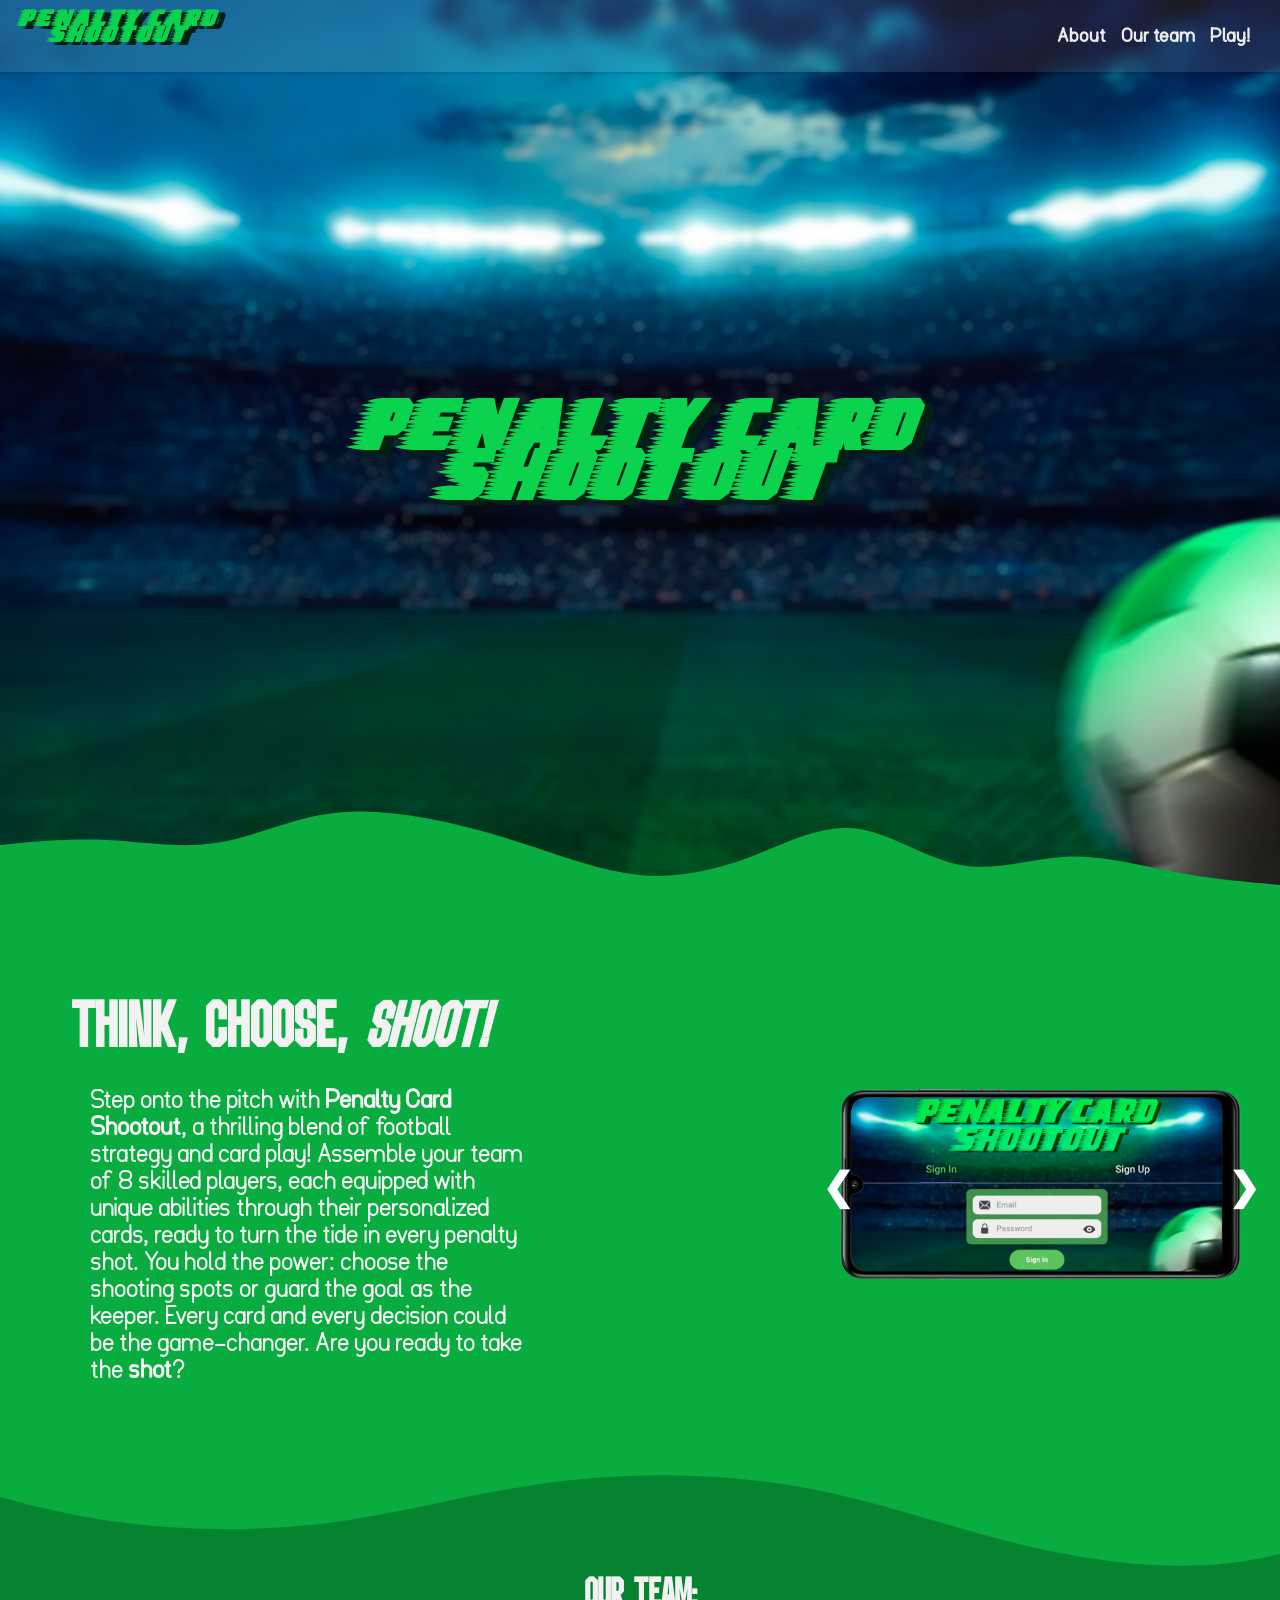
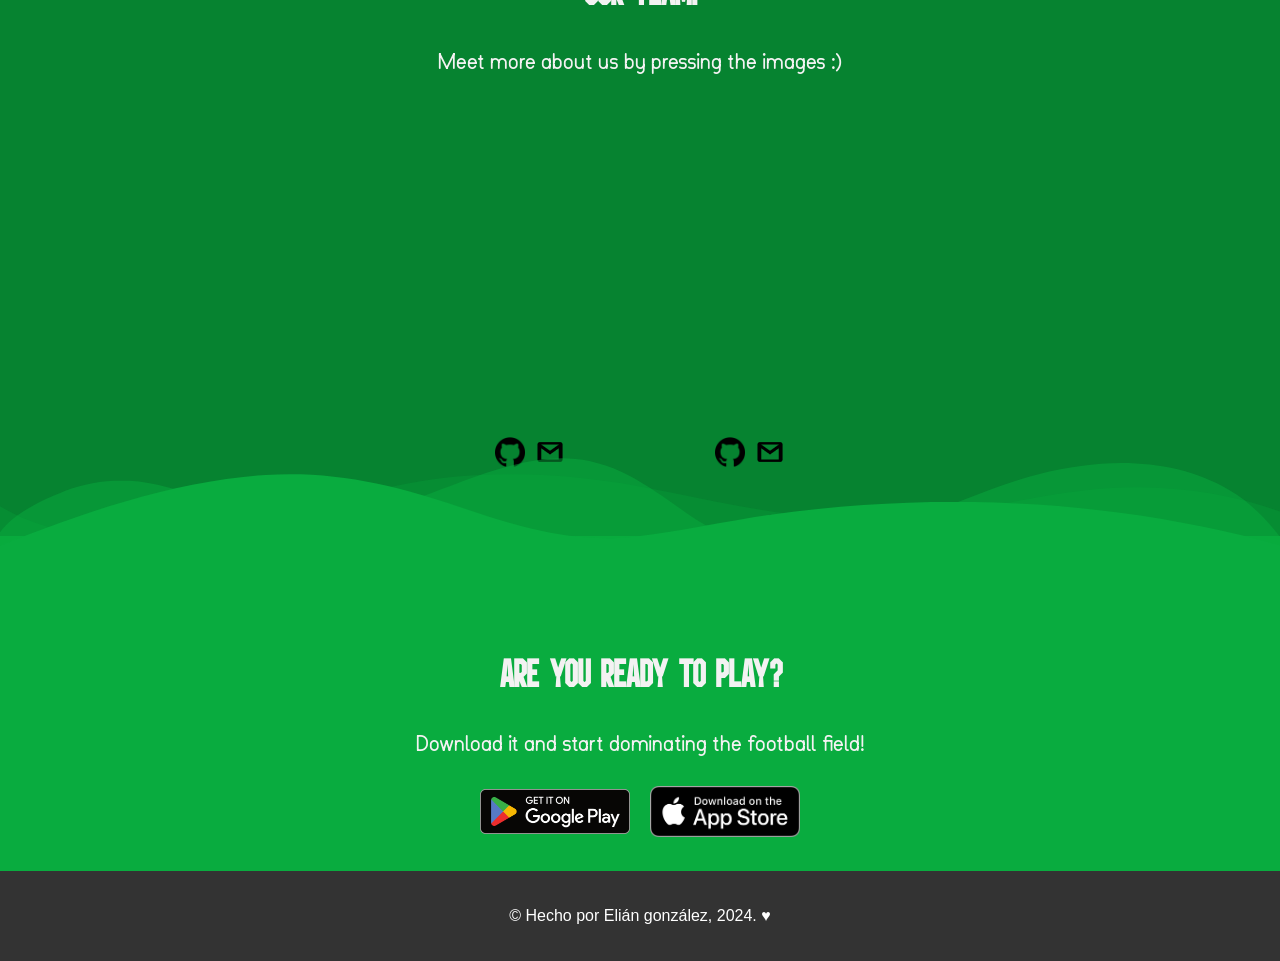
==== index.html @ 1b7f940d "Landing page v0.0.2 done ✔" ====
<!DOCTYPE html>
<html lang="es">
<head>
    <meta charset="UTF-8">
    <meta name="viewport" content="width=device-width, initial-scale=1.0">
    <title>Penalty Card Shootout</title>
    <link rel="stylesheet" href="styles.css">
</head>
<body>

    <nav>
        <div class="logo">
            <h4>PENALTY CARD <br>SHOOTOUT</h4>
        </div>
        <ul class="nav-links">
            <li><a href="#about-section">About</a></li>
            <li><a href="#team-section">Our team</a></li>
            <li><a href="#play-section">Play!</a></li>
        </ul>
    </nav>

    <header class="hero">
        <div class="wave">
            <svg xmlns="http://www.w3.org/2000/svg" viewBox="0 0 1440 320" preserveAspectRatio="none">
                <path fill="#09ac3f" fill-opacity="1" d="M0,128L20,122.7C40,117,80,107,120,112C160,117,200,139,240,122.7C280,107,320,53,360,32C400,11,440,21,480,42.7C520,64,560,96,600,133.3C640,171,680,213,720,224C760,235,800,213,840,170.7C880,128,920,64,960,74.7C1000,85,1040,171,1080,192C1120,213,1160,171,1200,165.3C1240,160,1280,192,1320,213.3C1360,235,1400,245,1420,250.7L1440,256L1440,320L1420,320C1400,320,1360,320,1320,320C1280,320,1240,320,1200,320C1160,320,1120,320,1080,320C1040,320,1000,320,960,320C920,320,880,320,840,320C800,320,760,320,720,320C680,320,640,320,600,320C560,320,520,320,480,320C440,320,400,320,360,320C320,320,280,320,240,320C200,320,160,320,120,320C80,320,40,320,20,320L0,320Z"></path>
              </svg>

            
        </div>
        <div>
            <h2 class="title">PENALTY CARD <br>SHOOTOUT</h2>
        </div>
    </header>


    <div class="content-wrapper">
        <div class="container" id="about-section">
            <div  class="text-about">
                <h2>Think, Choose, <i>SHOOT!</i></h2>
                <p>Step onto the pitch with <strong>Penalty Card Shootout</strong>, a thrilling blend of football strategy and card play!
                    Assemble your team of 8 skilled players, each equipped with unique abilities through their personalized cards,
                    ready to turn the tide in every penalty shot. You hold the power: choose the shooting spots or guard the goal as the keeper. 
                    Every card and every decision could be the game-changer. Are you ready to take the <strong>shot</strong>?</p>
            </div>
        </div>

        <div class="carousel">
            <div class="carousel-container">
                <div class="carousel-slide">
                    <img src="assets/slide-1.png" alt="Image 1">
                    <img src="assets/slide-2.png" alt="Image 2">
                    <img src="assets/slide-3.png" alt="Image 3">
                </div>
            </div>
            <p class="prev" onclick="moveSlide(-1)">&#10094;</p>
            <p class="next" onclick="moveSlide(1)">&#10095;</p>
        </div>
    </div>
    
    <div class="custom-shape-divider-bottom-1730233370" id="team-section">
        <svg data-name="Layer 1" xmlns="http://www.w3.org/2000/svg" viewBox="0 0 1200 120" preserveAspectRatio="none">
            <path d="M985.66,92.83C906.67,72,823.78,31,743.84,14.19c-82.26-17.34-168.06-16.33-250.45.39-57.84,11.73-114,31.07-172,41.86A600.21,600.21,0,0,1,0,27.35V120H1200V95.8C1132.19,118.92,1055.71,111.31,985.66,92.83Z" class="shape-fill"></path>
        </svg>
    </div>
    <div class="team-section">
        <h2>Our team:</h2>
        <p>Meet more about us by pressing the images :)</p>
        <div class="team-container">
            <div class="team-member" onclick="flipCard(this)">
                <div class="card">
                    <div class="front">
                        <img src="assets/card-1.png" alt="Team Member 1">
                    </div>
                    <div class="back">
                        <img src="assets/card-back-1.jpeg" alt="Team Member 1 Back">
                    </div>
                </div>
                <div class="socials">
                    <div class="github">
                        <a href="https://github.com/Epicder"><img src="assets/github.png" alt="Github"></a>
                    </div>
                    <div class="gmail">
                        <a href="mailto:epicder12@gmail.com"><img src="assets/gmail.png" alt="Gmail"></a>
                    </div>
                </div>
            </div>
            <div class="team-member" onclick="flipCard(this)">
                <div class="card">
                    <div class="front">
                        <img src="assets/card-2.png" alt="Team Member 2">
                    </div>
                    <div class="back">
                        <img src="assets/card-back-2.jpeg" alt="Team Member 2 Back">
                    </div>
                </div>
                <div class="socials">
                    <div class="github">
                        <a href="https://github.com/HernanAlegresa"><img src="assets/github.png" alt="Github"></a>
                    </div>
                    <div class="gmail">
                        <a href="mailto:Alegresah@gmail.com"><img src="assets/gmail.png" alt="Gmail"></a>
                    </div>
                </div>
            </div>
        </div>
    </div>

    <div class="custom-shape-divider-bottom-1730249775" id="play-section">
        <svg data-name="Layer 1" xmlns="http://www.w3.org/2000/svg" viewBox="0 0 1200 120" preserveAspectRatio="none">
            <path d="M0,0V46.29c47.79,22.2,103.59,32.17,158,28,70.36-5.37,136.33-33.31,206.8-37.5C438.64,32.43,512.34,53.67,583,72.05c69.27,18,138.3,24.88,209.4,13.08,36.15-6,69.85-17.84,104.45-29.34C989.49,25,1113-14.29,1200,52.47V0Z" opacity=".25" class="shape-fill"></path>
            <path d="M0,0V15.81C13,36.92,27.64,56.86,47.69,72.05,99.41,111.27,165,111,224.58,91.58c31.15-10.15,60.09-26.07,89.67-39.8,40.92-19,84.73-46,130.83-49.67,36.26-2.85,70.9,9.42,98.6,31.56,31.77,25.39,62.32,62,103.63,73,40.44,10.79,81.35-6.69,119.13-24.28s75.16-39,116.92-43.05c59.73-5.85,113.28,22.88,168.9,38.84,30.2,8.66,59,6.17,87.09-7.5,22.43-10.89,48-26.93,60.65-49.24V0Z" opacity=".5" class="shape-fill"></path>
            <path d="M0,0V5.63C149.93,59,314.09,71.32,475.83,42.57c43-7.64,84.23-20.12,127.61-26.46,59-8.63,112.48,12.24,165.56,35.4C827.93,77.22,886,95.24,951.2,90c86.53-7,172.46-45.71,248.8-84.81V0Z" class="shape-fill"></path>
        </svg>
    </div>
    
    <div class="play-section">
        <h2>Are you ready to play?</h2>
        <p>Download it and start dominating the football field!</p>

        <div class="download-buttons">
            <a href="https://play.google.com/store/apps/details?id=com.epicder.penalty_card_shootout" class="download-button">
                <img src="assets/google_play.png" alt="Google Play">
            </a>
            <a href="https://apps.apple.com/us/app/penalty-card-shootout/id1581234567" class="download-button">
                <img src="assets/app_store.png" alt="App Store">
            </a>
        </div>
    </div>
    <footer>
        <p>&copy; Hecho por Elián gonzález, 2024. ♥️</p>
    </footer>
    <script src="script.js"></script>
</body>
</html>
---- styles.css ----
/* Estilos Generales */
body {
    font-family: Arial, sans-serif;
    margin: 0;
    padding: 0;
    background-color: #09ac3f;
}

nav {
    position: fixed;
    display: flex;
    top: 0;
    width: 100%;
    height: fit-content;
    background: rgba(255, 255, 255, 0.1);
    backdrop-filter: blur(7px);
    padding: 10px 20px;
    box-shadow: 0 2px 1px rgba(0, 0, 0, 0.1);
    z-index: 1000;
    justify-content: space-between;
}

.logo h4 {
    margin: 0;
    color: #0BD34E;
    font-family: 'Speedway', sans-serif;
    text-align: center;
    letter-spacing: 3.3px;
    text-shadow: 7px 3px 0 rgb(1, 33, 20);
}

.nav-links {
    list-style: none;
    padding-right: 50px;
    display: flex;
    gap: 15px;
    font-family: 'Articons', 'sans-serif';
}

.nav-links li {
    display: inline;
}

.nav-links a {
    text-decoration: none;
    color: #eaeaea;
    font-weight: bold;
}

.nav-links a:hover {
    color: #0ba73f;
}

header {
    text-align: center;
    color: white;
    display: flex;
    align-items: center;
    justify-content: center;
    height: 100vh;
    font-size: 2.5rem;
    position: relative;
}

.title {
    font-family: 'Speedway', sans-serif;
    font-size: 3.1rem;
    letter-spacing: 5px;
    color: #0BD34E;
    text-shadow: 10px 5px 0 rgb(1, 33, 20);
}

.hero {
    background-image: url("assets/main_screen.jpg");
    background-size: cover;
    background-position: center;
    background-attachment: fixed;
    position: relative;
    text-align: center;
    height: 100vh;
    display: flex;
    align-items: center;
    justify-content: center;
    flex-direction: column;
}

.wave {
    position: absolute;
    bottom: 0;
    width: 100%;
}

.wave svg {
    display: block;
    width: 100%;
    height: 100px;
    margin-bottom: -5px;
}

.container {
    margin: auto;
    overflow: hidden;
    padding: 20px;
}

.text-about {   
    width: 60%;
    height: 40%;
    padding: 30px;
    text-align: left;
    font-family: 'Sport', 'sans-serif';
    margin-top: 20px;
    color: rgb(243, 242, 242);
}

.text-about h2 {
    margin: 0 0 20px;
    font-size: 4.1rem;
}

.text-about p {
    padding-left: 20px;
    margin: 0 0 20px;
    font-family: 'Articons', 'sans-serif';
    font-size: 1.3rem;
}

.carousel {
    position: relative;
    max-width: 40%;
    margin: auto;
    overflow: hidden;
}

.content-wrapper {
    display: flex;
    justify-content: space-between;
    align-items: flex-start;
    padding: 20px;
}

.carousel-container {
    display: flex;
    transition: transform 2.5s ease-in-out;
}

.carousel-slide img {
    width: 100%;
    height: auto;
}

.prev, .next {
    cursor: pointer;
    position: absolute;
    top: 50%;
    width: auto;
    padding: 0px;
    margin-top: -22px;
    color: white;
    font-weight: bold;
    font-size: 38px;
    transition: 0.6s ease;
    user-select: none;
}

.next {
    right: 0;
    border-radius: 3px 0 0 3px;
}


.custom-shape-divider-bottom-1730233370 {
    position: relative;
    bottom: 0;
    width: 100%;
}

.custom-shape-divider-bottom-1730233370 svg {
    display: absolute;
    width: 100%;
    height: 100px;
    margin-bottom: -10px;
}

.custom-shape-divider-bottom-1730233370 .shape-fill {
    fill: #068330;
}

.team-section {
    width: 100%;
    height: 100%;
    background-color: #068330;
    margin-bottom: 20px;
    margin-top: -30px;
}

.team-container {
    display: flex;
    justify-content: center;
    align-items: center;
    flex-wrap: wrap;
    padding: 50px;
}

.team-section h2 {
    font-size: 2.5rem;
    color: rgb(243, 242, 242);
    background-color: #068330;
    text-align: center;
    font-family: 'Sport', 'sans-serif';
}

.team-section p {
    font-size: 1.1rem;
    color: rgb(243, 242, 242);
    background-color: #068330;
    text-align: center;
    font-family: 'Articons', 'sans-serif';
}

.team-member {
    perspective: 1000px;
    margin: 10px;
}

.card {
    width: 200px;
    height: 300px;
    transition: transform 0.6s;
    transform-style: preserve-3d;
    position: relative;
}

.card img {
    width: 100%;
    height: auto;
}

.front, .back {
    position: absolute;
    width: 100%;
    height: auto;
    backface-visibility: hidden;
}

.back {
    transform: rotateY(180deg);
}

.back img {
    position: absolute;
    top: 50px;
    left: 10px;
    width: 90%;
    height: auto;
}

.flipped .card {
    transform: rotateY(180deg);
}

.github img {
    width: 30px;
    height: auto;
    padding: 5px;
    z-index: 1001;
}

.github {
    display: flex;
    z-index: 1001;
}

.gmail img {
    width: 30px;
    height: auto;
    padding: 5px;
    z-index: 1001;
}

.gmail {
    display: flex;
    z-index: 1001;
}

.socials {
    display: flex;
    justify-content: center;
    align-items: center;
    margin-top: -20px;
    z-index: 1001;
}

.custom-shape-divider-bottom-1730249775 {
    position: relative;
    bottom: 100px;
    width: 100%;
    transform: rotate(180deg);
}

.custom-shape-divider-bottom-1730249775 svg {
    display: absolute;
    width: 100%;
    height: 100px;
    margin-bottom: -10px;
}

.custom-shape-divider-bottom-1730249775 .shape-fill {
    fill: #09AC3F;
}

.download-buttons {
    display: flex;
    justify-content: center;
    align-items: center;
    margin-top: 20px;
}

.download-buttons img {
    width: 150px;
    height: auto;
    padding: 10px;
}

.play-section {
    width: 100%;
    height: 100%;
    background-color: #09ac3f;
    margin-bottom: 20px;
    margin-top: -30px;
}

.play-section h2 {
    font-size: 2.5rem;
    color: rgb(243, 242, 242);
    text-align: center;
    font-family: 'Sport', 'sans-serif';
}

.play-section p {
    font-size: 1.1rem;
    color: rgb(243, 242, 242);
    text-align: center;
    font-family: 'Articons', 'sans-serif';
}

footer {
    text-align: center;
    padding: 20px 0;
    background: #333;
    color: white;
    position: relative;
    bottom: 0;
    width: 100%;
}

/* Responsivo */
@media (max-width: 1200px) {
    .nav-links {
        padding-right: 20px;
        gap: 10px;
    }

    .title {
        font-size: 2.5rem;
    }

    .text-about {
        width: 50%;
    }

    .text-about h2 {
        font-size: 3rem;
    }

    .text-about p {
        font-size: 1.1rem;
    }

    .team-section h2 {
        font-size: 2rem;
    }

    .play-section h2 {
        font-size: 2rem;
    }
}

@media (max-width: 768px) {
    .nav-links {
        flex-direction: column;
        padding-right: 40px;
        gap: 5px;
    }

    .title {
        font-size: 2rem;
    }

    .text-about {
        width: 70%;
    }

    .text-about h2 {
        font-size: 2.5rem;
    }

    .text-about p {
        font-size: 1rem;
    }

    .team-section h2 {
        font-size: 1.5rem;
    }

    .play-section h2 {
        font-size: 1.5rem;
    }

    .card {
        width: 150px;
        height: 225px;
    }
}

@media (max-width: 480px) {

    nav {
        padding: 5px 10px;
        width: 100%;
        height: 10%;
    }
    
    .nav-links {
        position: relative;
        display: flex;
        top: 10px;
        justify-content: end;
        padding-right: 40px;
        flex-direction: column;

        gap: 5px;
    }

    .hero {
        height: auto;
        padding: 50%;
    }

    .title {
        font-size: 2rem;
        letter-spacing: 0.5rem;
        line-height: 3.2rem;
        text-shadow: 7px 3px 0 rgb(1, 33, 20);
    }

    .text-about {
        width: 90%;
        padding: 10px;
    }

    .text-about h2 {
        font-size: 2rem;
    }

    .text-about p {
        font-size: 0.9rem;
    }

    .content-wrapper {
        flex-direction: column;
        align-items: center;
    }

    .carousel {
        max-width: 100%;
        height: auto;
        margin-top: 20px;
    }

    .carousel-slide img {
        width: 100%;
        height: auto;
        margin-top: 20px;
    }

    .prev, .next {
        padding: 10px;
        font-size: 26px;
        margin-left: -10px;
        margin-right: -10px;
    }
    .team-section h2 {
        font-size: 2.5rem;
    }

    .play-section h2 {
        font-size: 1.8rem;
    }

    .card {
        width: 120px;
        height: 180px;
    }
    
    .back img {
    position: absolute;
    top: 30px;
    left: 10px;
    width: 90%;
    height: auto;
    }
}

@font-face {
    font-family: 'Speedway';
    src: url('fonts/Speedway.ttf') format('truetype');
    font-weight: normal;
    font-style: normal;
}

@font-face {
    font-family: 'Sport';
    src: url('fonts/SPORTVIPER.ttf') format('truetype');
    font-weight: normal;
    font-style: normal;
}

@font-face {
    font-family: 'Articons';
    src: url('fonts/ArcticonsSans-Regular.ttf') format('truetype');
    font-weight: normal;
    font-style: normal;
}
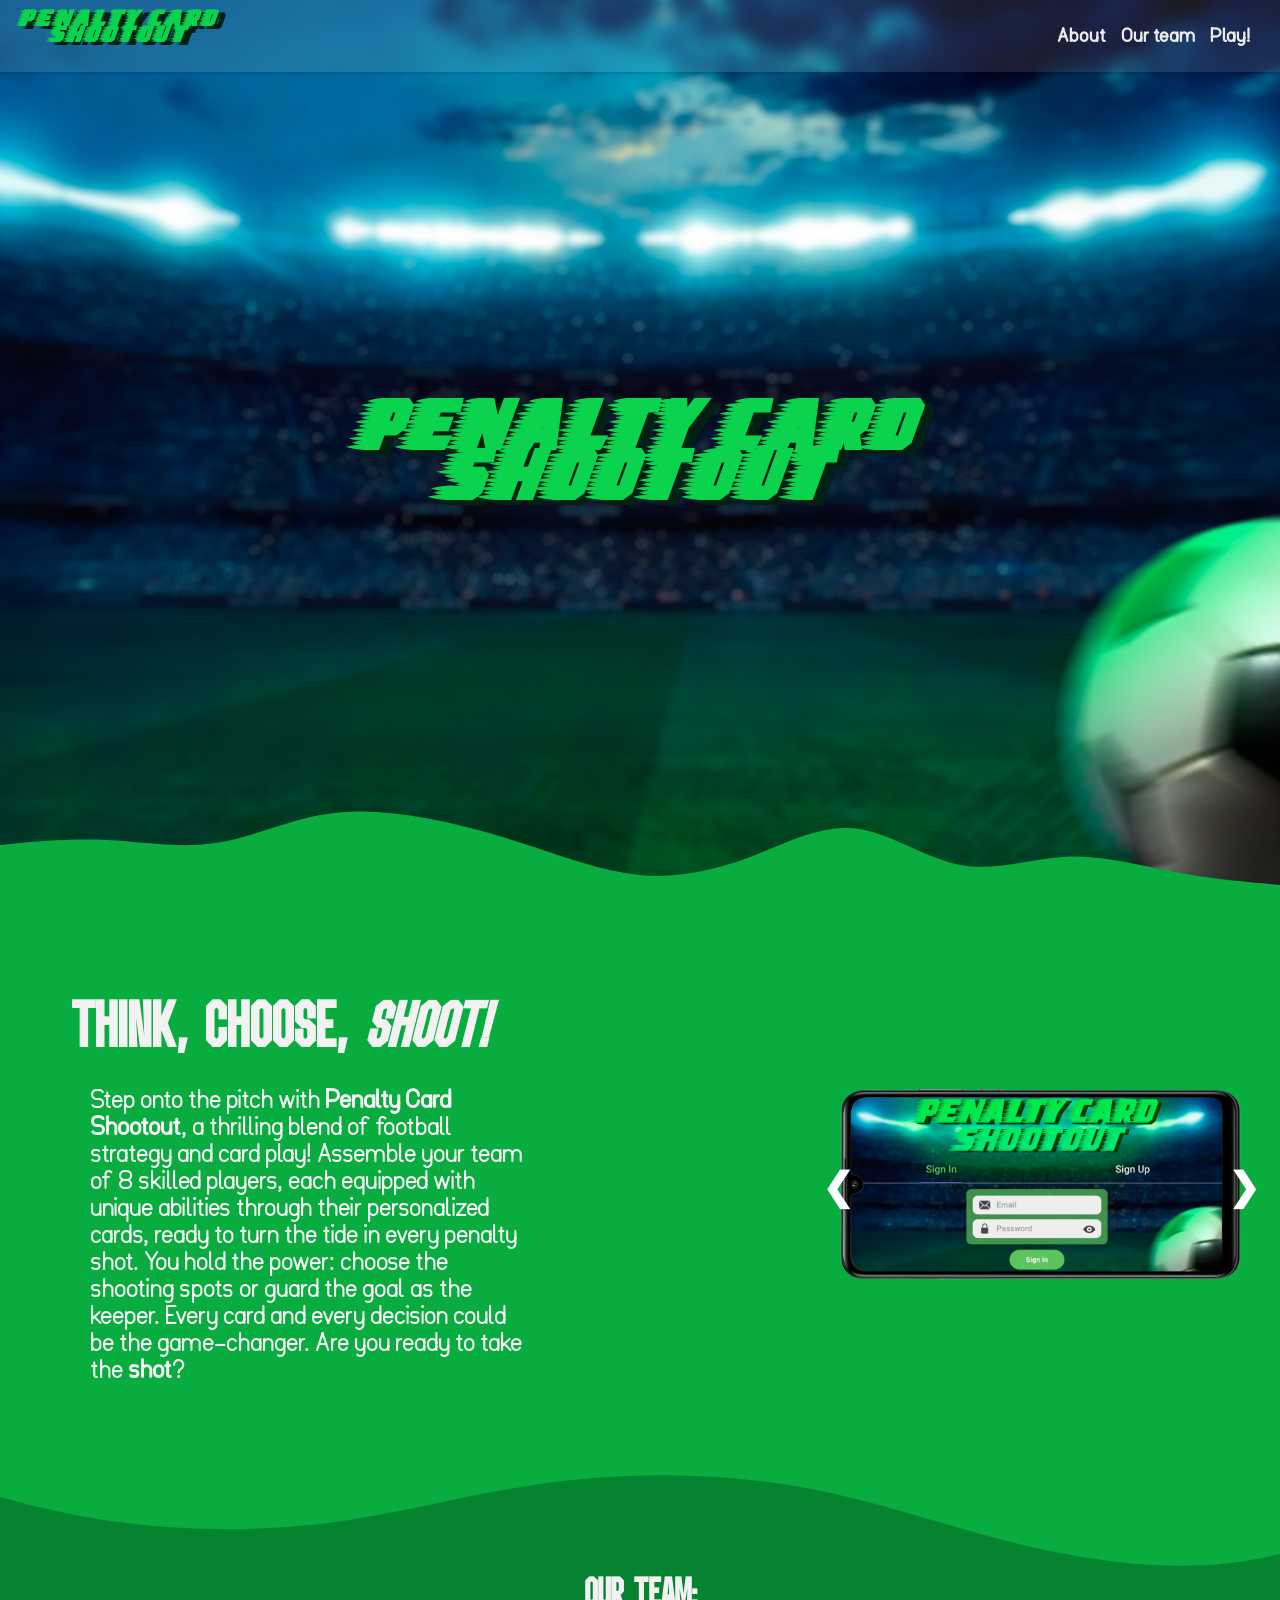
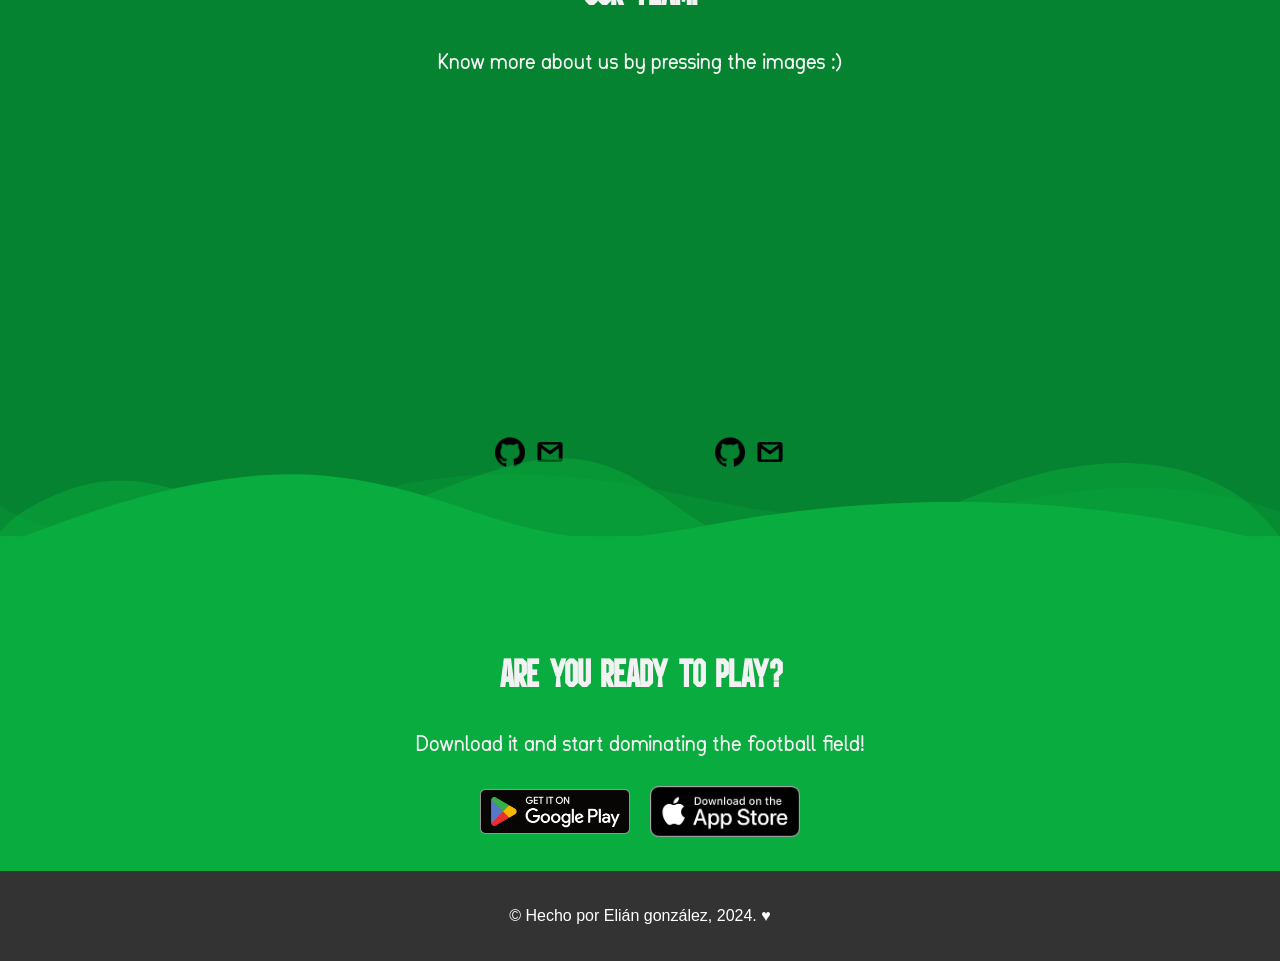
==== commit 18185491: "minor spelling mistake fixed" ====
--- a/index.html
+++ b/index.html
@@ -64,7 +64,7 @@
     </div>
     <div class="team-section">
         <h2>Our team:</h2>
-        <p>Meet more about us by pressing the images :)</p>
+        <p>Know more about us by pressing the images :)</p>
         <div class="team-container">
             <div class="team-member" onclick="flipCard(this)">
                 <div class="card">
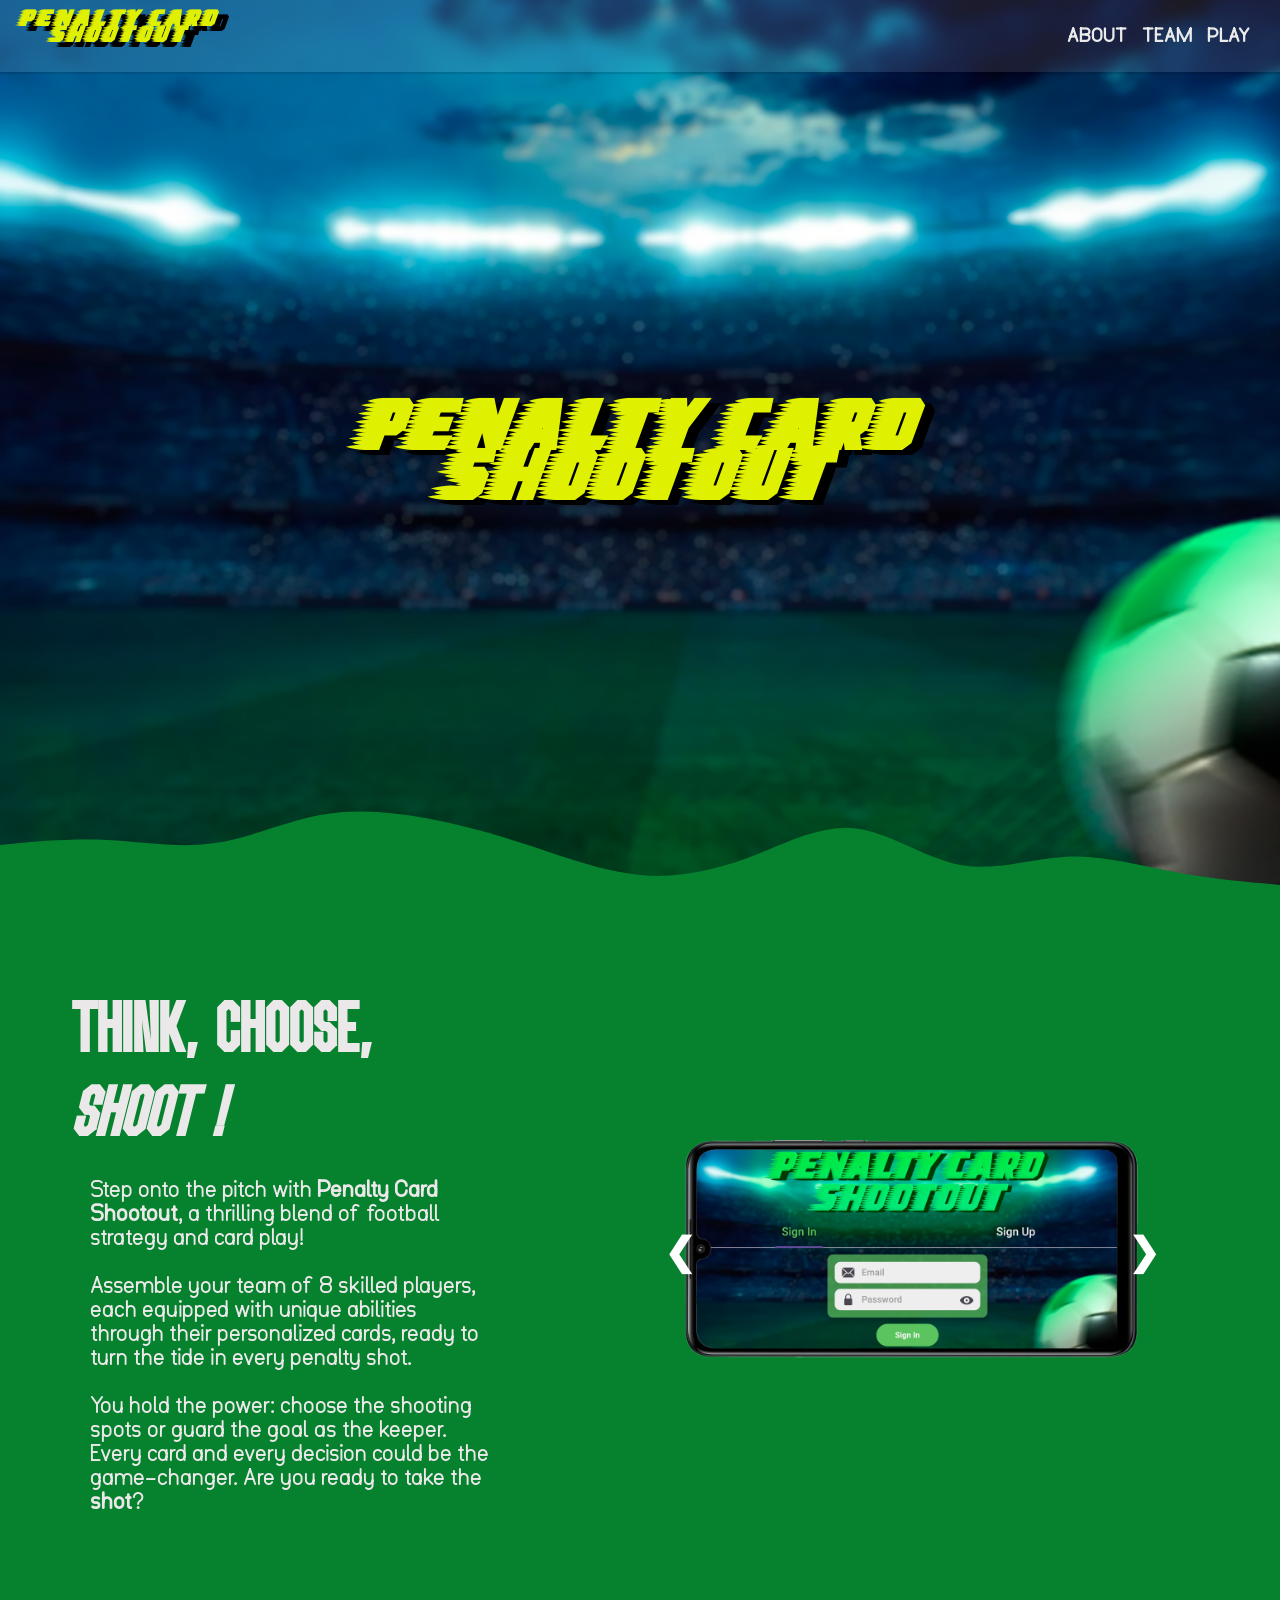
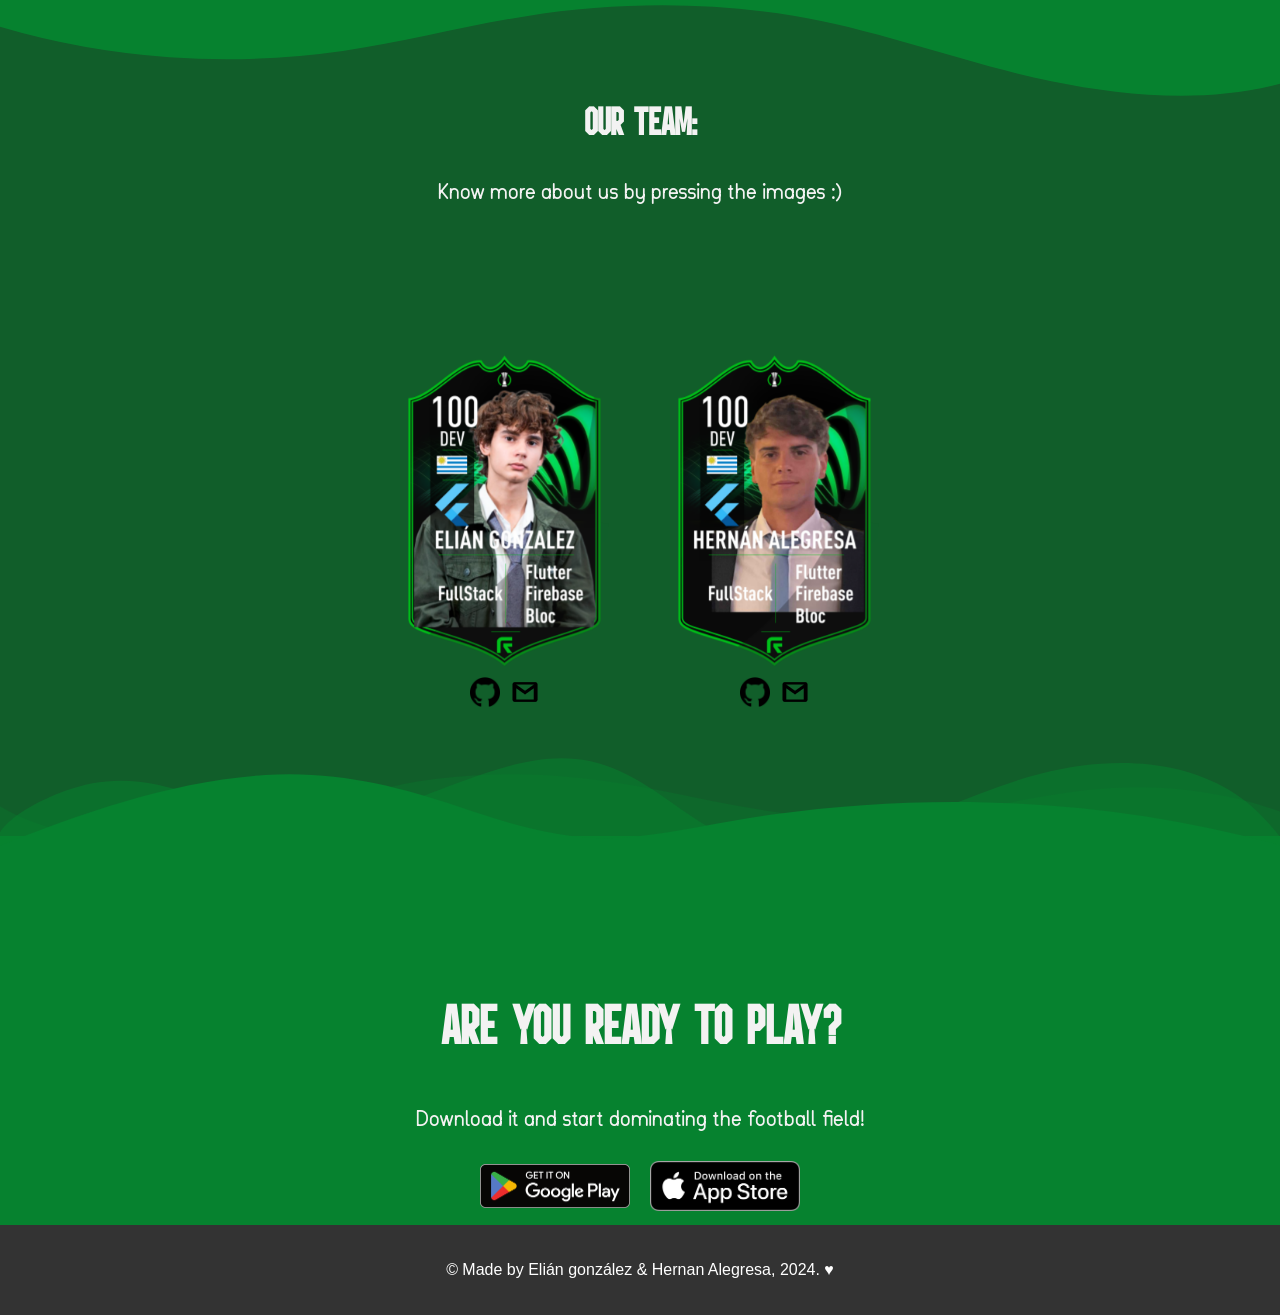
==== commit 1024c4a2: "Landing page done ✅" ====
--- a/index.html
+++ b/index.html
@@ -13,16 +13,16 @@
             <h4>PENALTY CARD <br>SHOOTOUT</h4>
         </div>
         <ul class="nav-links">
-            <li><a href="#about-section">About</a></li>
-            <li><a href="#team-section">Our team</a></li>
-            <li><a href="#play-section">Play!</a></li>
+            <li><a href="#about-section">ABOUT</a></li>
+            <li><a href="#team-section">TEAM</a></li>
+            <li><a href="#play-section">PLAY</a></li>
         </ul>
     </nav>
 
     <header class="hero">
         <div class="wave">
             <svg xmlns="http://www.w3.org/2000/svg" viewBox="0 0 1440 320" preserveAspectRatio="none">
-                <path fill="#09ac3f" fill-opacity="1" d="M0,128L20,122.7C40,117,80,107,120,112C160,117,200,139,240,122.7C280,107,320,53,360,32C400,11,440,21,480,42.7C520,64,560,96,600,133.3C640,171,680,213,720,224C760,235,800,213,840,170.7C880,128,920,64,960,74.7C1000,85,1040,171,1080,192C1120,213,1160,171,1200,165.3C1240,160,1280,192,1320,213.3C1360,235,1400,245,1420,250.7L1440,256L1440,320L1420,320C1400,320,1360,320,1320,320C1280,320,1240,320,1200,320C1160,320,1120,320,1080,320C1040,320,1000,320,960,320C920,320,880,320,840,320C800,320,760,320,720,320C680,320,640,320,600,320C560,320,520,320,480,320C440,320,400,320,360,320C320,320,280,320,240,320C200,320,160,320,120,320C80,320,40,320,20,320L0,320Z"></path>
+                <path fill="#06822f" fill-opacity="1" d="M0,128L20,122.7C40,117,80,107,120,112C160,117,200,139,240,122.7C280,107,320,53,360,32C400,11,440,21,480,42.7C520,64,560,96,600,133.3C640,171,680,213,720,224C760,235,800,213,840,170.7C880,128,920,64,960,74.7C1000,85,1040,171,1080,192C1120,213,1160,171,1200,165.3C1240,160,1280,192,1320,213.3C1360,235,1400,245,1420,250.7L1440,256L1440,320L1420,320C1400,320,1360,320,1320,320C1280,320,1240,320,1200,320C1160,320,1120,320,1080,320C1040,320,1000,320,960,320C920,320,880,320,840,320C800,320,760,320,720,320C680,320,640,320,600,320C560,320,520,320,480,320C440,320,400,320,360,320C320,320,280,320,240,320C200,320,160,320,120,320C80,320,40,320,20,320L0,320Z"></path>
               </svg>
 
             
@@ -36,10 +36,10 @@
     <div class="content-wrapper">
         <div class="container" id="about-section">
             <div  class="text-about">
-                <h2>Think, Choose, <i>SHOOT!</i></h2>
-                <p>Step onto the pitch with <strong>Penalty Card Shootout</strong>, a thrilling blend of football strategy and card play!
+                <h2>Think, Choose, <i>SHOOT !</i></h2>
+                <p>Step onto the pitch with <strong>Penalty Card Shootout</strong>, a thrilling blend of football strategy and card play! <br> <br>
                     Assemble your team of 8 skilled players, each equipped with unique abilities through their personalized cards,
-                    ready to turn the tide in every penalty shot. You hold the power: choose the shooting spots or guard the goal as the keeper. 
+                    ready to turn the tide in every penalty shot. <br> <br>You hold the power: choose the shooting spots or guard the goal as the keeper. 
                     Every card and every decision could be the game-changer. Are you ready to take the <strong>shot</strong>?</p>
             </div>
         </div>
@@ -127,7 +127,7 @@
         </div>
     </div>
     <footer>
-        <p>&copy; Hecho por Elián gonzález, 2024. ♥️</p>
+        <p>&copy; Made by Elián gonzález & Hernan Alegresa, 2024. ♥️</p>
     </footer>
     <script src="script.js"></script>
 </body>
--- a/styles.css
+++ b/styles.css
@@ -3,7 +3,11 @@
     font-family: Arial, sans-serif;
     margin: 0;
     padding: 0;
-    background-color: #09ac3f;
+    background-color: #06822f;
+}
+
+strong {
+    font-weight: 800;
 }
 
 nav {
@@ -22,11 +26,11 @@
 
 .logo h4 {
     margin: 0;
-    color: #0BD34E;
+    color: #e0f001;
+    text-shadow: 10px 5px 0 rgb(0, 0, 0);
     font-family: 'Speedway', sans-serif;
     text-align: center;
     letter-spacing: 3.3px;
-    text-shadow: 7px 3px 0 rgb(1, 33, 20);
 }
 
 .nav-links {
@@ -66,8 +70,8 @@
     font-family: 'Speedway', sans-serif;
     font-size: 3.1rem;
     letter-spacing: 5px;
-    color: #0BD34E;
-    text-shadow: 10px 5px 0 rgb(1, 33, 20);
+    color: #e0f001;
+    text-shadow: 10px 5px 0 rgb(0, 0, 0);
 }
 
 .hero {
@@ -98,7 +102,6 @@
 }
 
 .container {
-    margin: auto;
     overflow: hidden;
     padding: 20px;
 }
@@ -110,23 +113,26 @@
     text-align: left;
     font-family: 'Sport', 'sans-serif';
     margin-top: 20px;
-    color: rgb(243, 242, 242);
+    color: rgb(234, 232, 232);
 }
 
 .text-about h2 {
     margin: 0 0 20px;
-    font-size: 4.1rem;
+    font-size: 4.5rem;
+    color: rgb(234, 232, 232);
 }
 
 .text-about p {
     padding-left: 20px;
     margin: 0 0 20px;
     font-family: 'Articons', 'sans-serif';
-    font-size: 1.3rem;
+    font-size: 1.2rem;
+    color: rgb(234, 232, 232);
 }
 
 .carousel {
     position: relative;
+    right: 100px;
     max-width: 40%;
     margin: auto;
     overflow: hidden;
@@ -183,13 +189,13 @@
 }
 
 .custom-shape-divider-bottom-1730233370 .shape-fill {
-    fill: #068330;
+    fill: #115e2a;
 }
 
 .team-section {
     width: 100%;
     height: 100%;
-    background-color: #068330;
+    background-color: #115e2a;
     margin-bottom: 20px;
     margin-top: -30px;
 }
@@ -199,13 +205,12 @@
     justify-content: center;
     align-items: center;
     flex-wrap: wrap;
-    padding: 50px;
+    padding: 110px;
 }
 
 .team-section h2 {
     font-size: 2.5rem;
     color: rgb(243, 242, 242);
-    background-color: #068330;
     text-align: center;
     font-family: 'Sport', 'sans-serif';
 }
@@ -213,7 +218,6 @@
 .team-section p {
     font-size: 1.1rem;
     color: rgb(243, 242, 242);
-    background-color: #068330;
     text-align: center;
     font-family: 'Articons', 'sans-serif';
 }
@@ -224,8 +228,8 @@
 }
 
 .card {
-    width: 200px;
-    height: 300px;
+    width: 250px;
+    height: 350px;
     transition: transform 0.6s;
     transform-style: preserve-3d;
     position: relative;
@@ -306,7 +310,7 @@
 }
 
 .custom-shape-divider-bottom-1730249775 .shape-fill {
-    fill: #09AC3F;
+    fill: #06822f;
 }
 
 .download-buttons {
@@ -325,13 +329,12 @@
 .play-section {
     width: 100%;
     height: 100%;
-    background-color: #09ac3f;
-    margin-bottom: 20px;
-    margin-top: -30px;
+    background-color: #06822f;
+
 }
 
 .play-section h2 {
-    font-size: 2.5rem;
+    font-size: 3.5rem;
     color: rgb(243, 242, 242);
     text-align: center;
     font-family: 'Sport', 'sans-serif';
@@ -460,7 +463,7 @@
     }
 
     .text-about h2 {
-        font-size: 2rem;
+        font-size: 3rem;
     }
 
     .text-about p {
@@ -474,6 +477,7 @@
 
     .carousel {
         max-width: 100%;
+        left: 1px;
         height: auto;
         margin-top: 20px;
     }
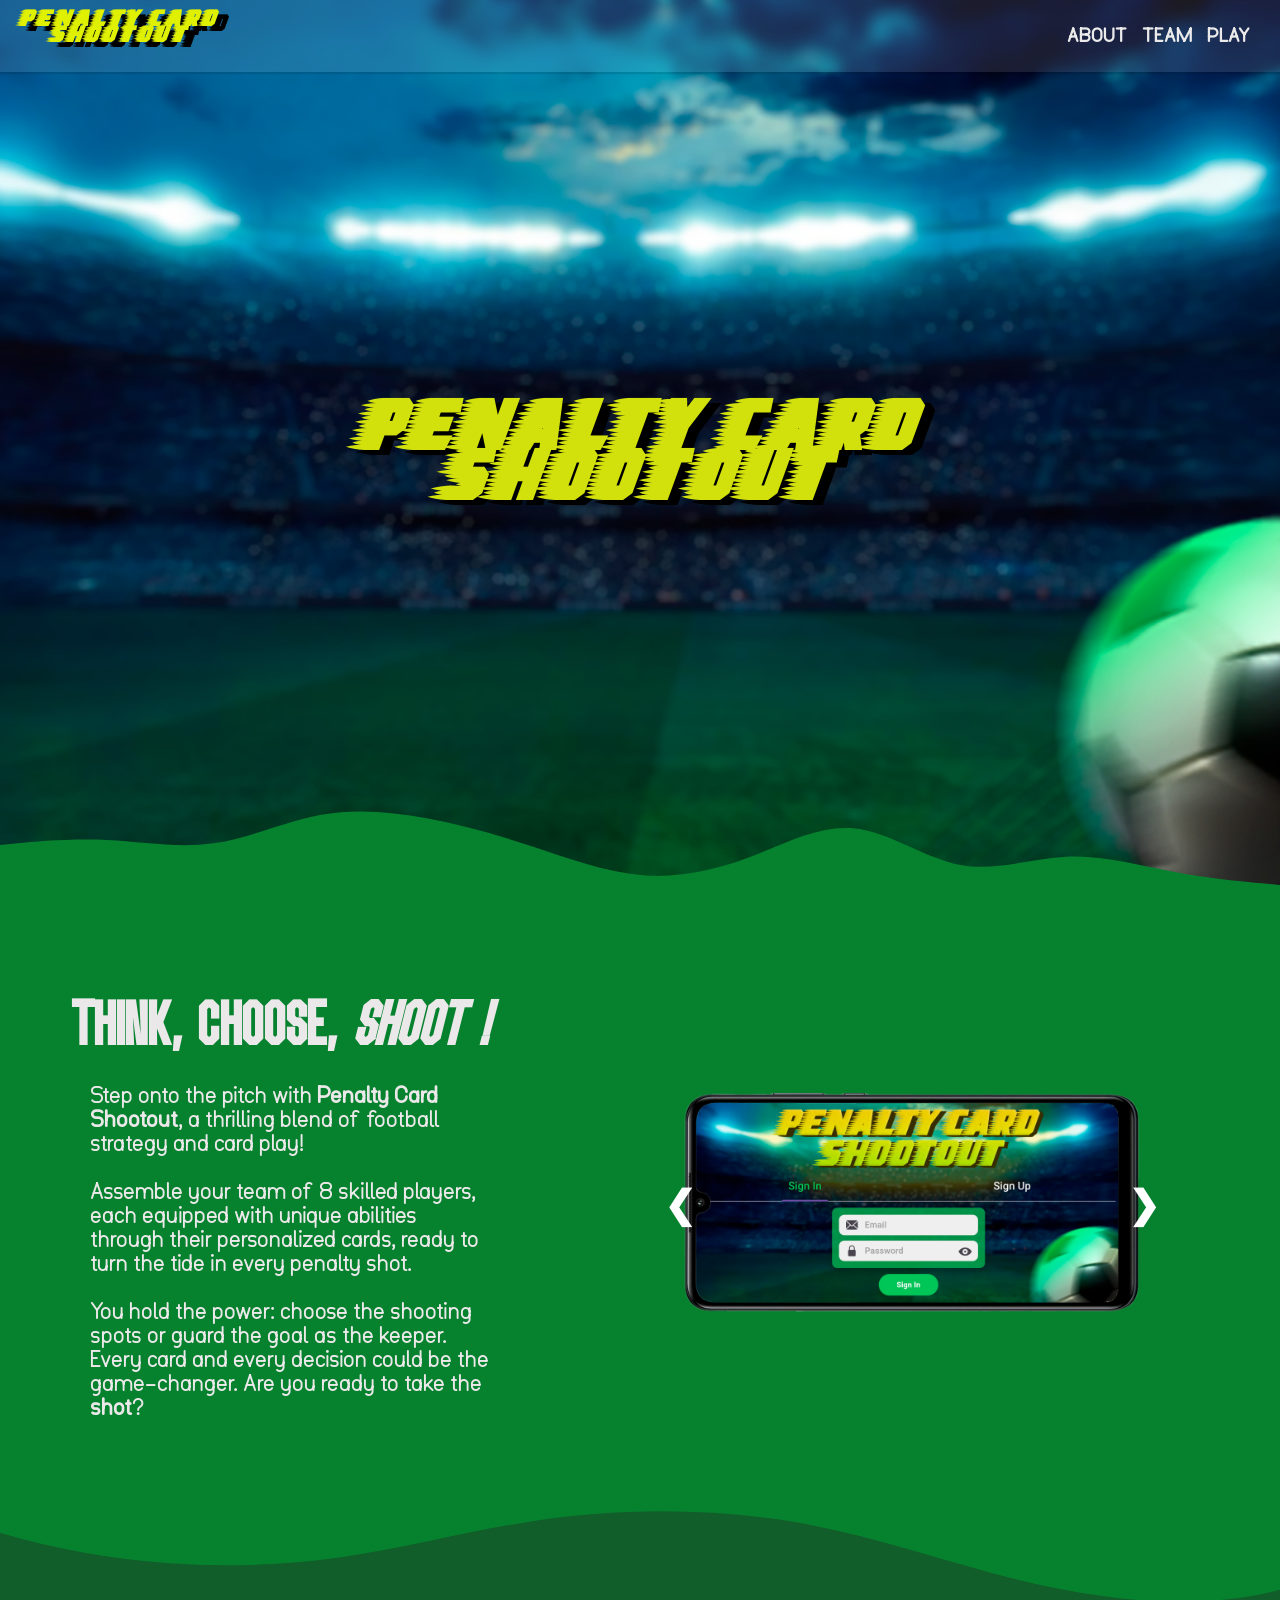
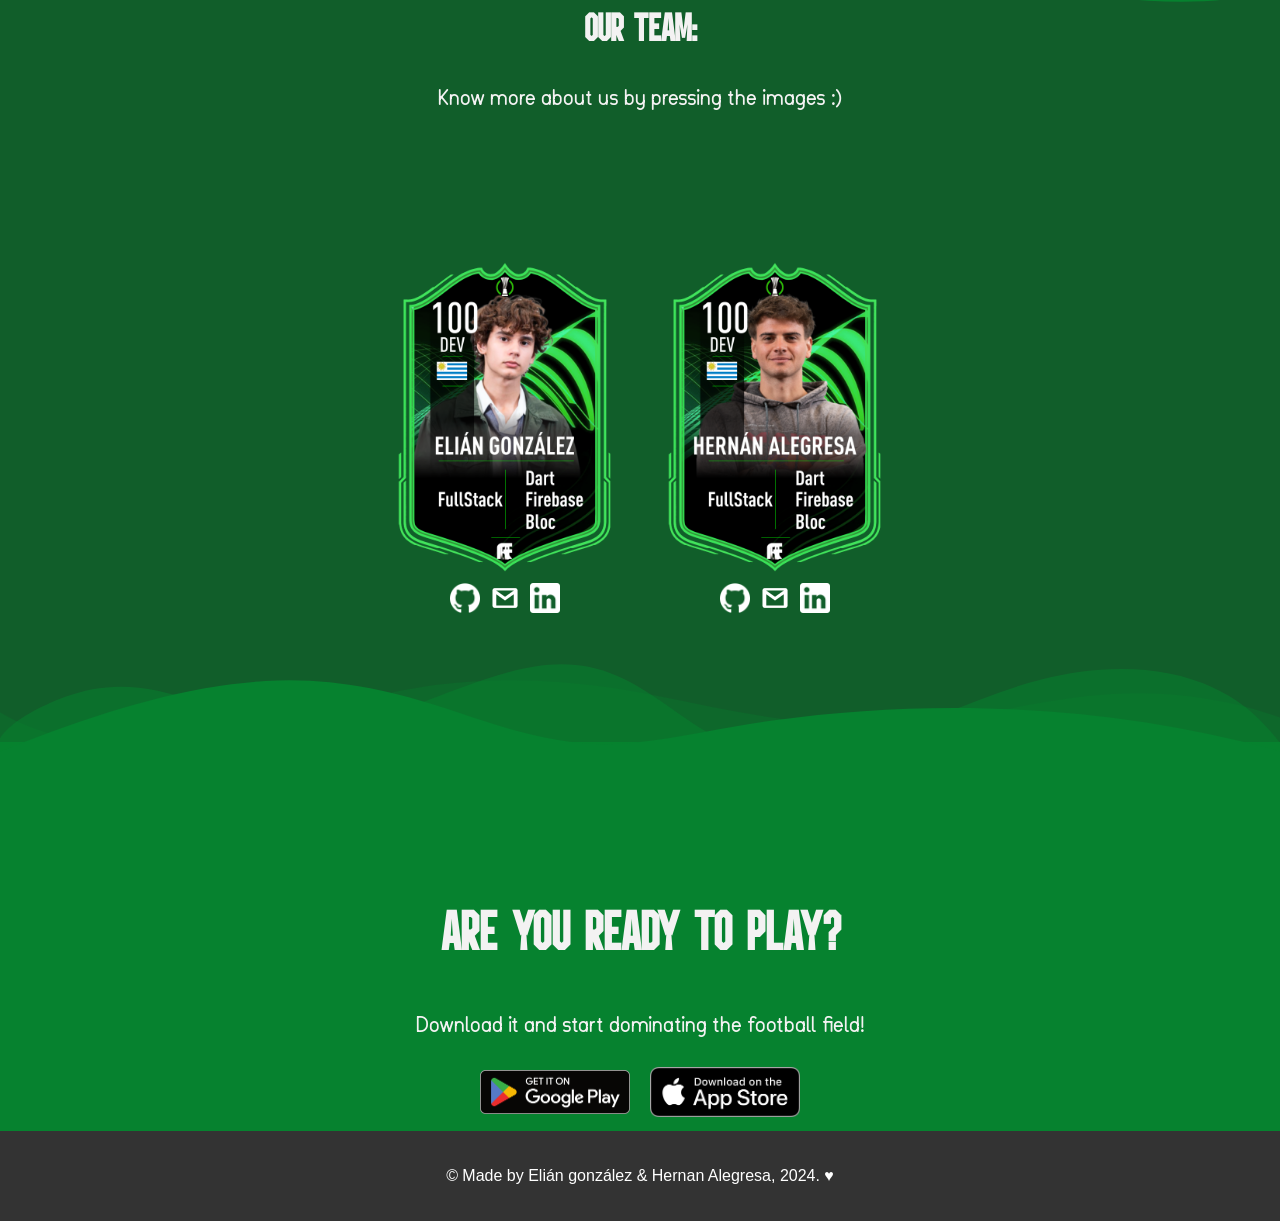
==== commit 9b065516: "Landing page done ✔" ====
--- a/index.html
+++ b/index.html
@@ -82,6 +82,9 @@
                     <div class="gmail">
                         <a href="mailto:epicder12@gmail.com"><img src="assets/gmail.png" alt="Gmail"></a>
                     </div>
+                    <div class="linkedin">
+                        <a href="https://www.linkedin.com/in/epicder/"><img src="assets/lin.png" alt="Linkedin"></a>
+                    </div>
                 </div>
             </div>
             <div class="team-member" onclick="flipCard(this)">
@@ -99,6 +102,9 @@
                     </div>
                     <div class="gmail">
                         <a href="mailto:Alegresah@gmail.com"><img src="assets/gmail.png" alt="Gmail"></a>
+                    </div>
+                    <div class="linkedin">
+                        <a href="https://www.linkedin.com/in/hernán-alegresa-methol-url?utm_source=share&utm_campaign=share_via&utm_content=profile&utm_medium=ios_app"><img src="assets/lin.png" alt="Linkedin"></a>
                     </div>
                 </div>
             </div>
--- a/styles.css
+++ b/styles.css
@@ -70,7 +70,7 @@
     font-family: 'Speedway', sans-serif;
     font-size: 3.1rem;
     letter-spacing: 5px;
-    color: #e0f001;
+    color: #d2e00c;
     text-shadow: 10px 5px 0 rgb(0, 0, 0);
 }
 
@@ -118,7 +118,7 @@
 
 .text-about h2 {
     margin: 0 0 20px;
-    font-size: 4.5rem;
+    font-size: 4rem;
     color: rgb(234, 232, 232);
 }
 
@@ -268,6 +268,7 @@
     height: auto;
     padding: 5px;
     z-index: 1001;
+    filter: invert(1);
 }
 
 .github {
@@ -280,11 +281,21 @@
     height: auto;
     padding: 5px;
     z-index: 1001;
+    filter: invert(1);
+    
 }
 
 .gmail {
     display: flex;
     z-index: 1001;
+}
+
+.linkedin img {
+    width: 30px;
+    height: auto;
+    padding: 5px;
+    z-index: 1001;
+    filter: invert(1);
 }
 
 .socials {
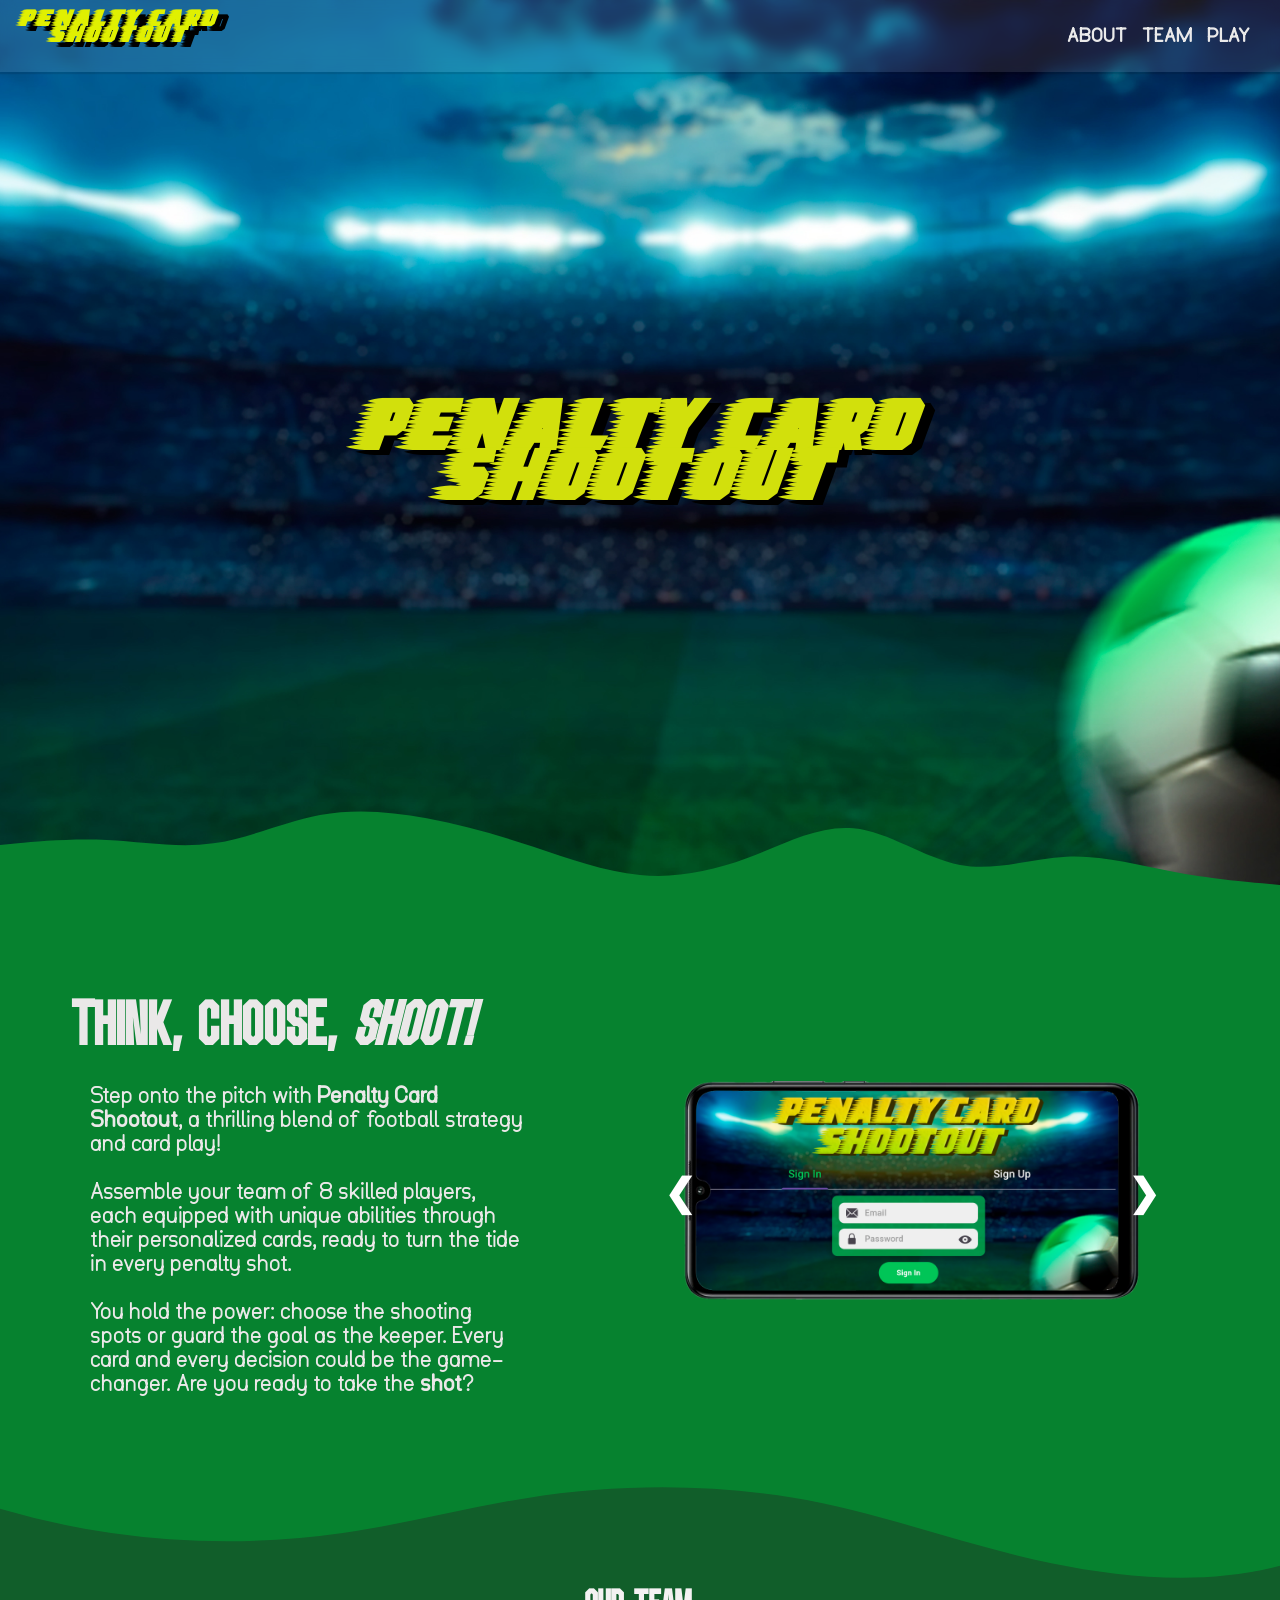
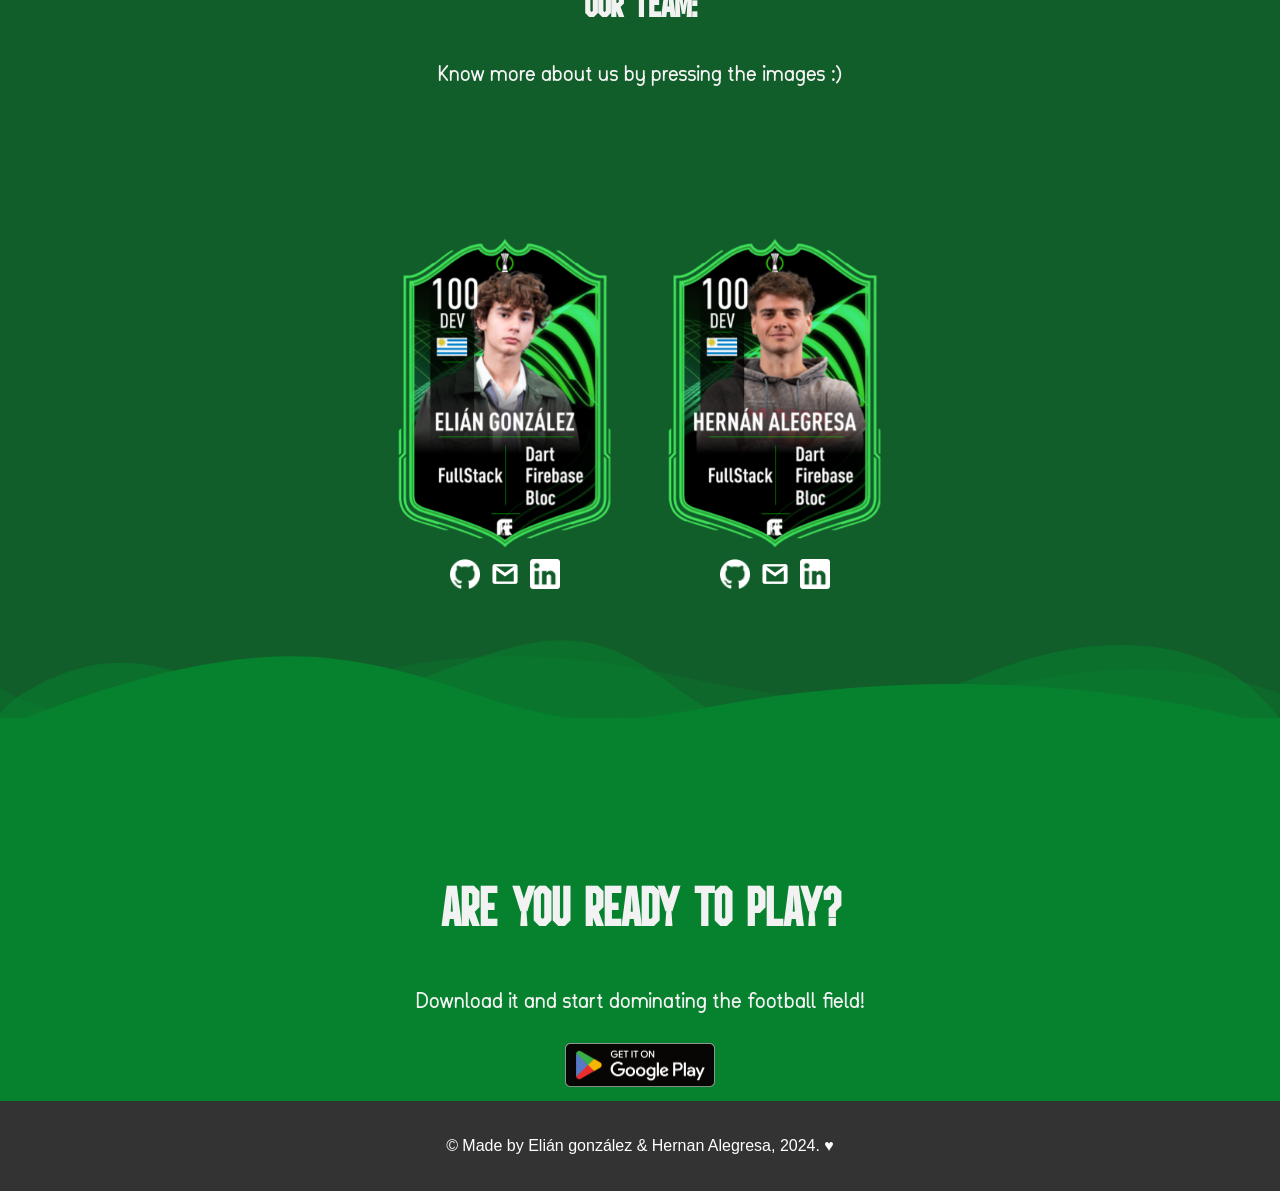
==== commit cdb28022: "Added download link to the game ✔️" ====
--- a/index.html
+++ b/index.html
@@ -36,7 +36,7 @@
     <div class="content-wrapper">
         <div class="container" id="about-section">
             <div  class="text-about">
-                <h2>Think, Choose, <i>SHOOT !</i></h2>
+                <h2>Think, Choose, <i>SHOOT!</i></h2>
                 <p>Step onto the pitch with <strong>Penalty Card Shootout</strong>, a thrilling blend of football strategy and card play! <br> <br>
                     Assemble your team of 8 skilled players, each equipped with unique abilities through their personalized cards,
                     ready to turn the tide in every penalty shot. <br> <br>You hold the power: choose the shooting spots or guard the goal as the keeper. 
@@ -124,12 +124,10 @@
         <p>Download it and start dominating the football field!</p>
 
         <div class="download-buttons">
-            <a href="https://play.google.com/store/apps/details?id=com.epicder.penalty_card_shootout" class="download-button">
+            <a href="https://drive.google.com/file/d/1hwtNAeuPc0xTHe9uN39EhFDI8_7gB9PP/view?usp=sharing" class="download-button">
                 <img src="assets/google_play.png" alt="Google Play">
             </a>
-            <a href="https://apps.apple.com/us/app/penalty-card-shootout/id1581234567" class="download-button">
-                <img src="assets/app_store.png" alt="App Store">
-            </a>
+
         </div>
     </div>
     <footer>
--- a/styles.css
+++ b/styles.css
@@ -107,7 +107,7 @@
 }
 
 .text-about {   
-    width: 60%;
+    width: 65%;
     height: 40%;
     padding: 30px;
     text-align: left;
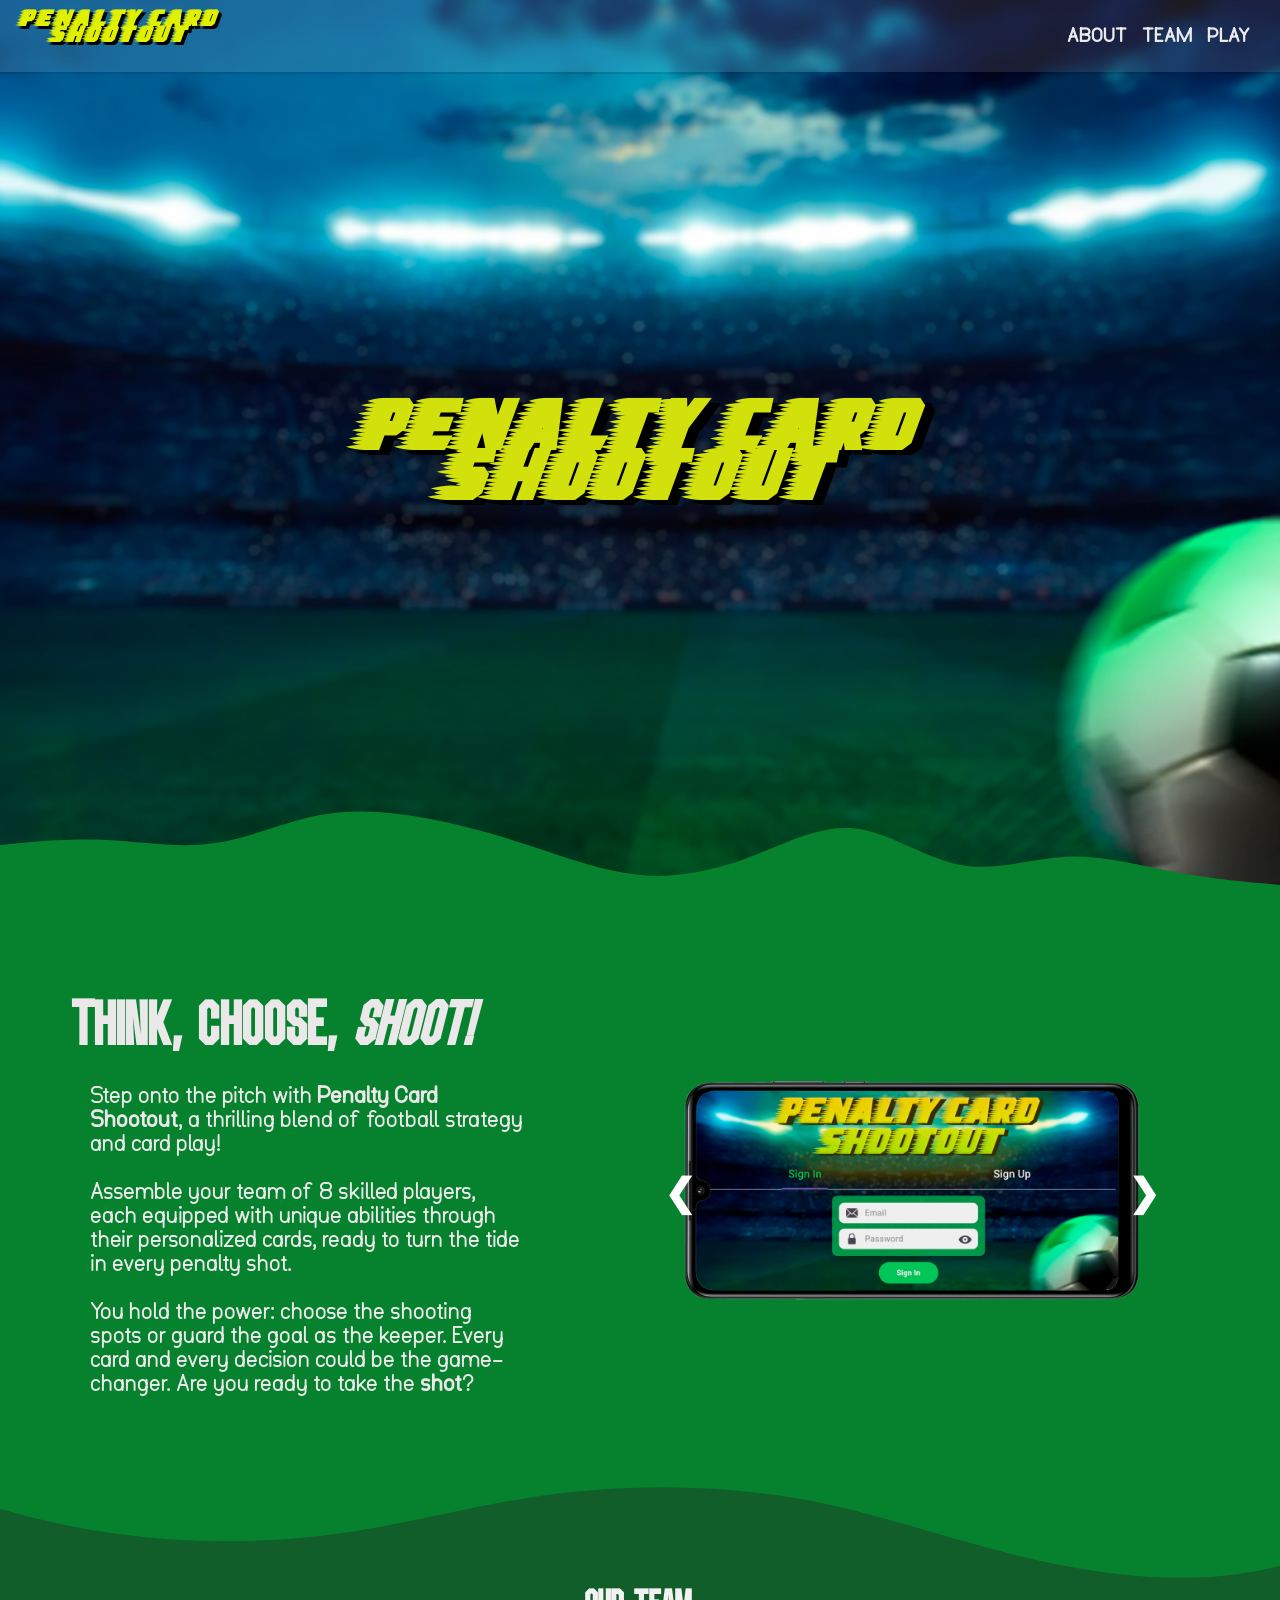
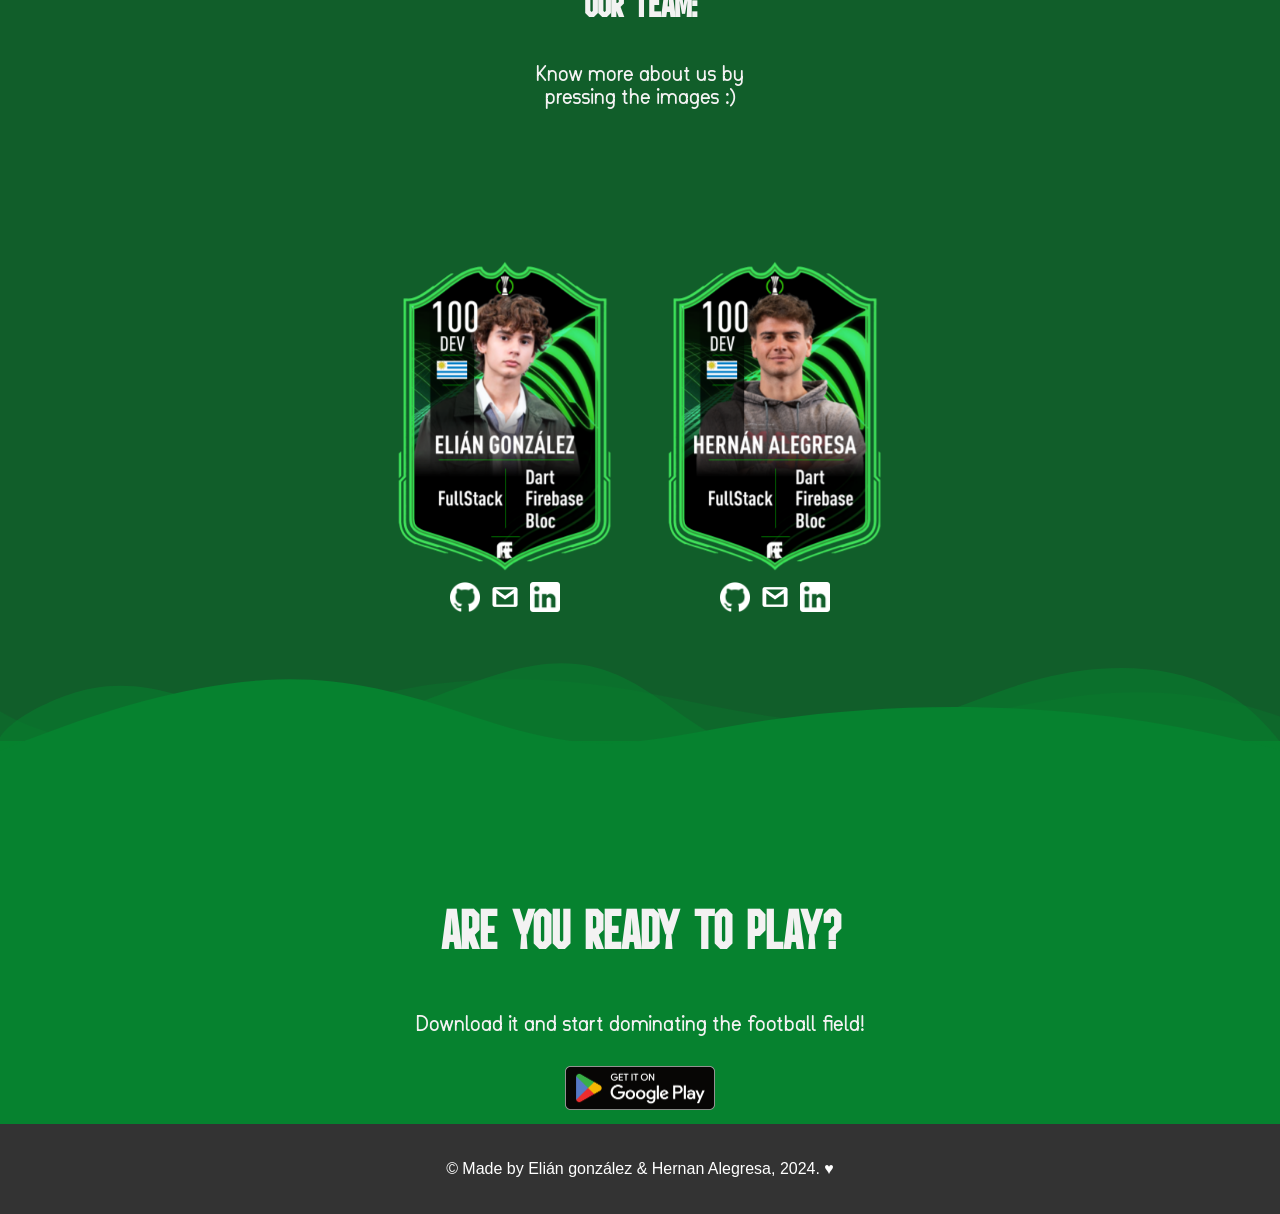
==== commit 823b697c: "Minor adjustements" ====
--- a/index.html
+++ b/index.html
@@ -64,7 +64,7 @@
     </div>
     <div class="team-section">
         <h2>Our team:</h2>
-        <p>Know more about us by pressing the images :)</p>
+        <p>Know more about us by <br> pressing the images :)</p>
         <div class="team-container">
             <div class="team-member" onclick="flipCard(this)">
                 <div class="card">
--- a/styles.css
+++ b/styles.css
@@ -27,7 +27,7 @@
 .logo h4 {
     margin: 0;
     color: #e0f001;
-    text-shadow: 10px 5px 0 rgb(0, 0, 0);
+    text-shadow: 3px 3px 0 rgb(0, 0, 0);
     font-family: 'Speedway', sans-serif;
     text-align: center;
     letter-spacing: 3.3px;
@@ -448,13 +448,13 @@
     .nav-links {
         position: relative;
         display: flex;
-        top: 10px;
+        top: 20px;
         justify-content: end;
         padding-right: 40px;
         flex-direction: column;
-
         gap: 5px;
     }
+
 
     .hero {
         height: auto;
@@ -509,8 +509,14 @@
         font-size: 2.5rem;
     }
 
+    .team-section p {
+        font-size: 1.4rem;
+        padding: 10px;
+        text-align: center;
+    }
+
     .play-section h2 {
-        font-size: 1.8rem;
+        font-size: 2.2rem;
     }
 
     .card {
